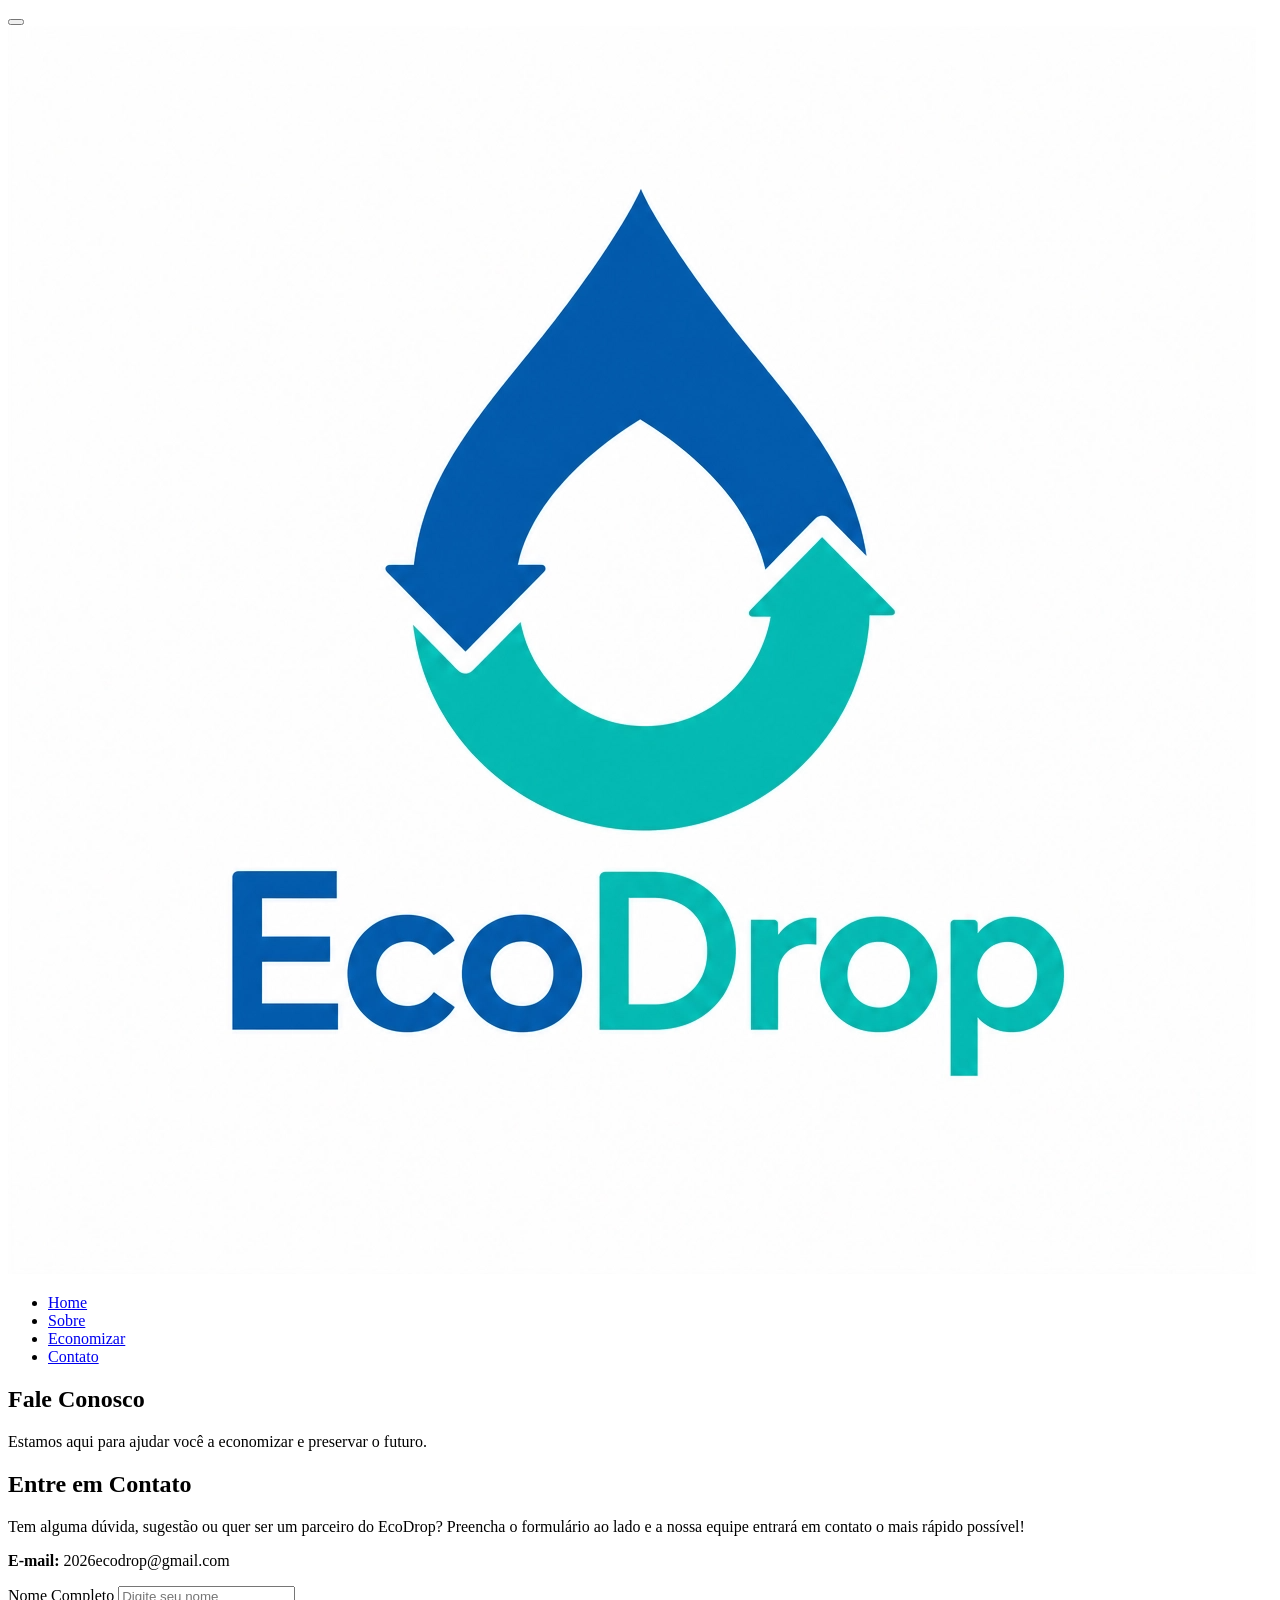
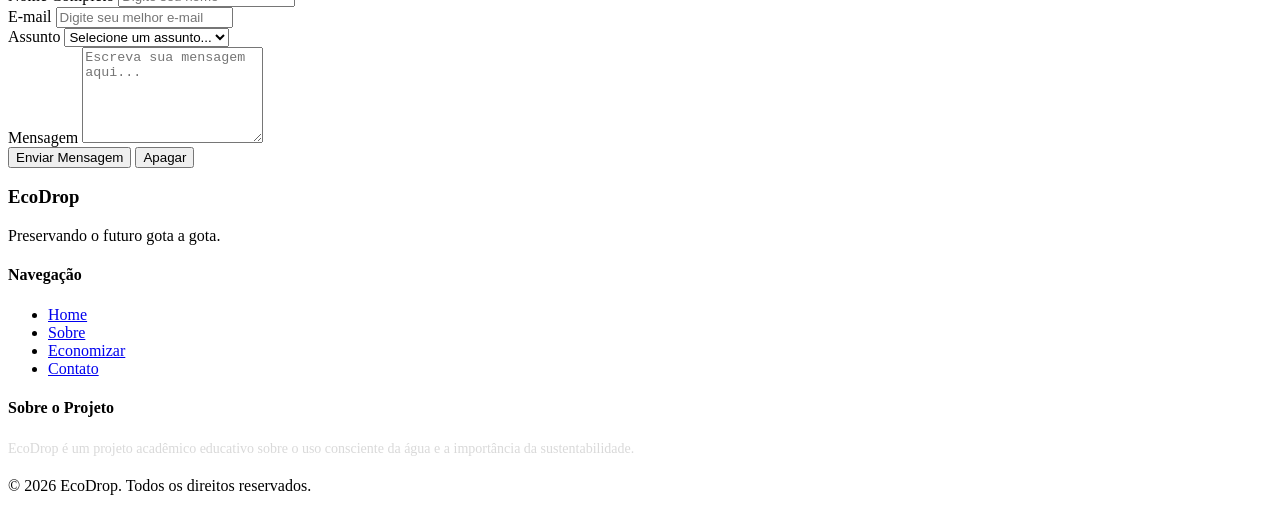
==== paginas/contato.html @ ee911fbd "Update contato.html" ====
<!DOCTYPE html>
<html lang="pt-br">

<head>
    <meta charset="UTF-8">
    <meta name="viewport" content="width=device-width, initial-scale=1.0">
    <title>Contato - EcoDrop</title>
    <link rel="stylesheet" href="../CSS/contato.css">
</head>

<body>

    <header class="cabecalho">
        <button class="menu-hamburger" id="btn-hamburger">
            <span class="bar"></span>
            <span class="bar"></span>
            <span class="bar"></span>
        </button>

        <div class="logo">
            <a href="../index.html"><img src="../imagens/logo.png" alt="Logo EcoDrop"></a>
        </div>

        <nav class="menu">
            <ul id="menu-lista">
                <li><a href="../index.html">Home</a></li>
                <li><a href="sobre.html">Sobre</a></li>
                <li><a href="economizar.html">Economizar</a></li>
                <li id="contato-link"><a href="contato.html">Contato</a></li>
            </ul>
        </nav>
    </header>

    <section class="banner-contato">
        <div class="banner-conteudo">
            <h1>Fale Conosco</h1>
            <p>Estamos aqui para ajudar você a economizar e preservar o futuro.</p>
        </div>
    </section>

    <main class="container-contato">
        <div class="info-contato">
            <h2>Entre em Contato</h2>
            <p>Tem alguma dúvida, sugestão ou quer ser um parceiro do EcoDrop? Preencha o formulário ao lado e a nossa equipe entrará em contato o mais rápido possível!</p>
            <div class="detalhes-contato">
                <p><strong>E-mail:</strong> 2026ecodrop@gmail.com</p>
            </div>
        </div>

        <form class="formulario">
            <div class="campo">
                <label for="nome">Nome Completo</label>
                <input type="text" id="nome" placeholder="Digite seu nome" required>
            </div>
            
            <div class="campo">
                <label for="email">E-mail</label>
                <input type="email" id="email" placeholder="Digite seu melhor e-mail" required>
            </div>

            <div class="campo">
                <label for="assunto">Assunto</label>
                <select id="assunto" required>
                    <option value="" disabled selected>Selecione um assunto...</option>
                    <option value="duvida">Dúvida geral</option>
                    <option value="sugestao">Sugestão de melhoria</option>
                    <option value="parceria">Proposta de parceria</option>
                    <option value="suporte">Problema no site</option>
                    <option value="outros">Outro assunto</option>
                </select>
            </div>

            <div class="campo">
                <label for="mensagem">Mensagem</label>
                <textarea id="mensagem" rows="6" placeholder="Escreva sua mensagem aqui..." required></textarea>
            </div>

            <div class="botoes-form">
                <button type="submit" class="btn-enviar">Enviar Mensagem</button>
                <button type="reset" class="btn-apagar">Apagar</button>
            </div>
        </form>
    </main>

  <footer class="rodape">
    <div class="conteudo-rodape">

      <div class="rodape-logo">
        <h3>EcoDrop</h3>
        <p>Preservando o futuro gota a gota.</p>
      </div>

      <div class="rodape-links">
        <h4>Navegação</h4>
        <ul>
          <li><a href="../index.html">Home</a></li>
          <li><a href="sobre.html">Sobre</a></li>
          <li><a href="economizar.html">Economizar</a></li>
          <li><a href="contato.html">Contato</a></li>
        </ul>
      </div>

      <div class="rodape-links">
        <h4>Sobre o Projeto</h4>
        <p style="font-size: 14px; color: #d9d9d9; line-height: 1.6;">
          EcoDrop é um projeto acadêmico educativo sobre o uso consciente
          da água e a importância da sustentabilidade.
        </p>
      </div>

    </div>
    <p class="rodape-direitos">© 2026 EcoDrop. Todos os direitos reservados.</p>
  </footer>

    <script src="../js/script.js"></script>
    <button id="btn-topo" class="botao-subir">&#10094;</button>
</body>

</html>
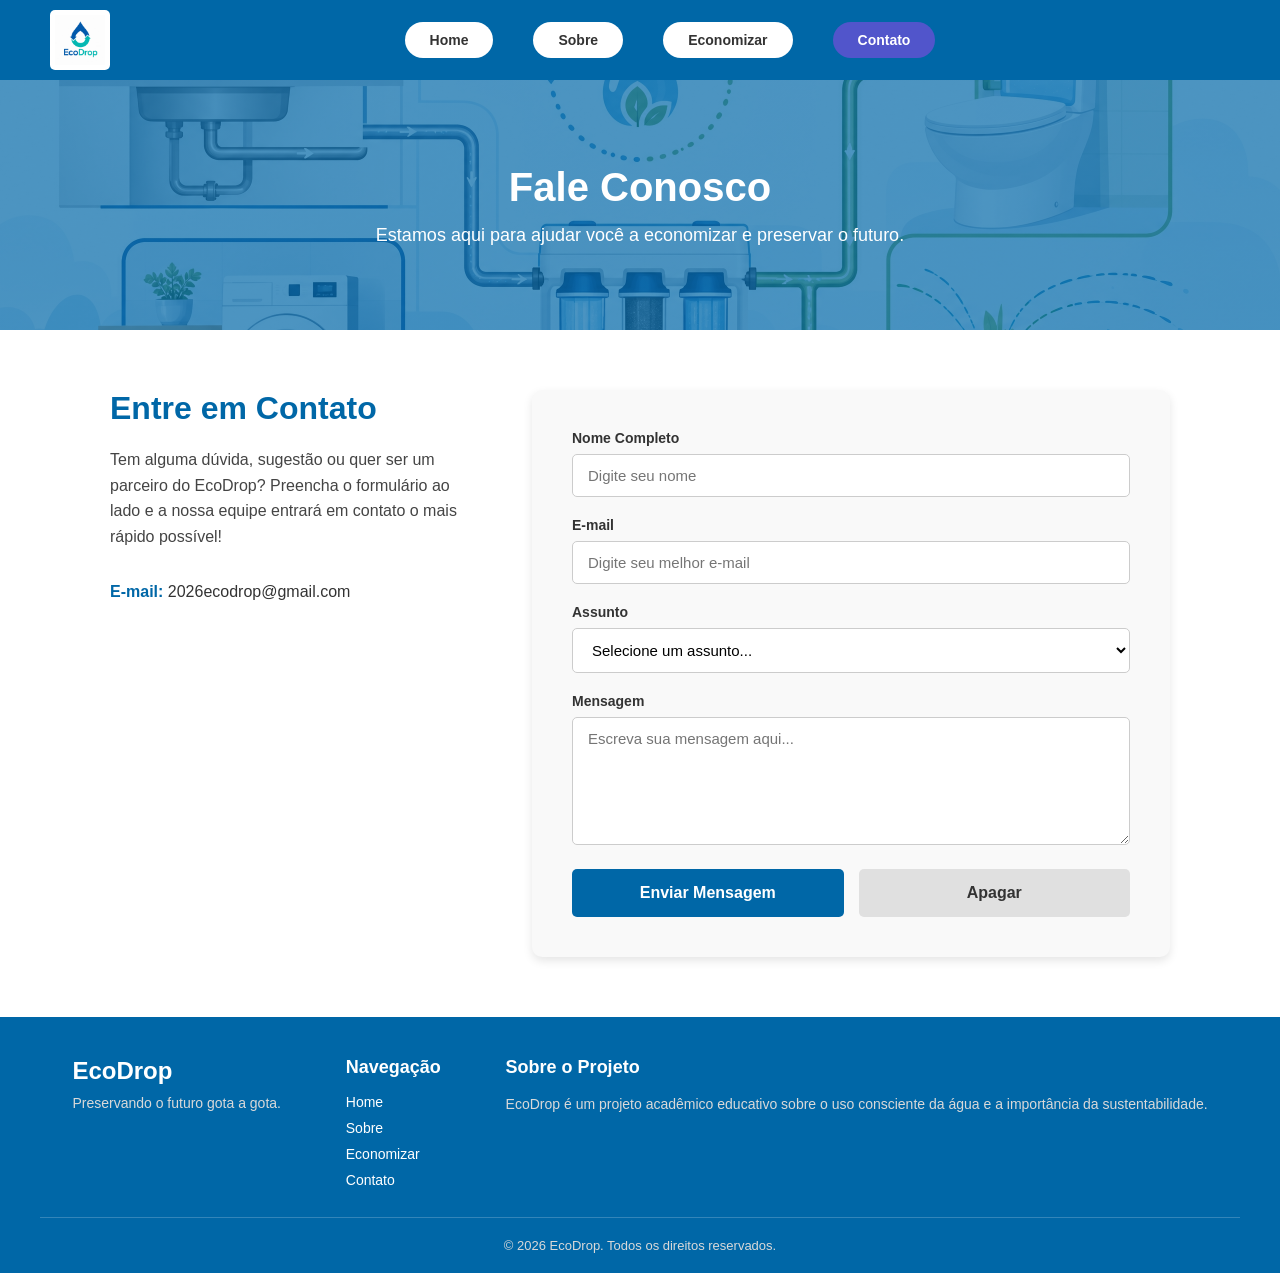
==== commit df7f1763: "Update contato.html" ====
--- a/paginas/contato.html
+++ b/paginas/contato.html
@@ -47,7 +47,7 @@
             </div>
         </div>
 
-        <form class="formulario">
+        <form class="formulario" id="meuFormulario">
             <div class="campo">
                 <label for="nome">Nome Completo</label>
                 <input type="text" id="nome" placeholder="Digite seu nome" required>
@@ -76,7 +76,7 @@
             </div>
 
             <div class="botoes-form">
-                <button type="submit" class="btn-enviar">Enviar Mensagem</button>
+                <button id="enviar" type="submit" class="btn-enviar">Enviar Mensagem</button>
                 <button type="reset" class="btn-apagar">Apagar</button>
             </div>
         </form>
--- a/CSS/contato.css
+++ b/CSS/contato.css
@@ -0,0 +1,392 @@
+* {
+    margin: 0;
+    padding: 0;
+    box-sizing: border-box;
+    font-family: Arial, sans-serif;
+}
+
+body {
+    background-color: #FFFFFF;
+}
+
+.cabecalho {
+    background-color: #0067A7;
+    padding: 10px 50px;
+    display: flex;
+    align-items: center;
+    height: 80px;
+    line-height: 0;
+}
+
+.logo img {
+    height: 60px;
+    background-color: white;
+    padding: 5px;
+    border-radius: 5px;
+    display: block; 
+}
+
+.logo a {
+    text-decoration: none;
+}
+
+.menu {
+    flex: 1;
+    display: flex;
+    justify-content: center;
+}
+
+.menu ul {
+    list-style: none;
+    display: flex;
+    gap: 40px;
+}
+
+.menu a {
+    text-decoration: none;
+    color: #333;
+    background-color: white;
+    padding: 10px 25px;
+    border-radius: 25px;
+    font-weight: bold;
+    font-size: 14px;
+    transition: background-color 0.2s;
+}
+
+#contato-link a {
+    background-color: #5155cb;
+    color: white;
+}
+
+#contato-link a:hover {
+    background-color: #FFFFFF;
+    color: #333;
+}
+
+.menu a:hover {
+    background-color: #5155cb;
+    color: white;
+}
+
+.banner-contato {
+    background-image: linear-gradient(rgba(0, 103, 167, 0.7), rgba(0, 103, 167, 0.7)), url('../imagens/banner1.png');
+    background-size: cover;
+    background-position: center;
+    height: 250px;
+    display: flex;
+    align-items: center;
+    justify-content: center;
+    text-align: center;
+    color: white;
+}
+
+.banner-conteudo h1 {
+    font-size: 40px;
+    margin-bottom: 15px;
+}
+
+.banner-conteudo p {
+    font-size: 18px;
+}
+
+.container-contato {
+    display: flex;
+    max-width: 1100px;
+    margin: 60px auto;
+    padding: 0 20px;
+    gap: 50px;
+    min-height: 50vh;
+}
+
+.info-contato {
+    flex: 1;
+}
+
+.info-contato h2 {
+    color: #0067A7;
+    font-size: 32px;
+    margin-bottom: 20px;
+}
+
+.info-contato p {
+    font-size: 16px;
+    color: #444;
+    line-height: 1.6;
+    margin-bottom: 30px;
+}
+
+.detalhes-contato p {
+    font-size: 16px;
+    color: #333;
+    margin-bottom: 15px;
+}
+
+.detalhes-contato strong {
+    color: #0067A7;
+}
+
+.formulario {
+    flex: 1.5;
+    background-color: #f9f9f9;
+    padding: 40px;
+    border-radius: 10px;
+    box-shadow: 0 4px 10px rgba(0, 0, 0, 0.1);
+}
+
+.campo {
+    margin-bottom: 20px;
+}
+
+.campo label {
+    display: block;
+    margin-bottom: 8px;
+    font-weight: bold;
+    color: #333;
+    font-size: 14px;
+}
+
+.campo input,
+.campo select,
+.campo textarea {
+    width: 100%;
+    padding: 12px 15px;
+    border: 1px solid #ccc;
+    border-radius: 5px;
+    font-size: 15px;
+    outline: none;
+    background-color: #ffffff;
+    transition: border-color 0.3s;
+}
+
+.campo input:focus,
+.campo select:focus,
+.campo textarea:focus {
+    border-color: #0067A7;
+}
+
+.botoes-form {
+    display: flex;
+    gap: 15px;
+    width: 100%;
+}
+
+.btn-enviar {
+    background-color: #0067A7;
+    color: white;
+    border: none;
+    padding: 15px;
+    flex: 1;
+    font-size: 16px;
+    font-weight: bold;
+    border-radius: 5px;
+    cursor: pointer;
+    transition: background-color 0.3s;
+}
+
+.btn-enviar:hover {
+    background-color: #5155cb;
+}
+
+.btn-apagar {
+    background-color: #e0e0e0;
+    color: #333;
+    border: none;
+    padding: 15px;
+    flex: 1;
+    font-size: 16px;
+    font-weight: bold;
+    border-radius: 5px;
+    cursor: pointer;
+    transition: background-color 0.3s;
+}
+
+.btn-apagar:hover {
+    background-color: #c8c8c8;
+}
+
+.botao-subir {
+    position: fixed;
+    bottom: 30px;
+    right: 30px;
+    background-color: #0067A7;
+    color: #ffffff;
+    border: none;
+    width: 50px;
+    height: 50px;
+    border-radius: 50%;
+    font-size: 22px;
+    cursor: pointer;
+    display: none;
+    z-index: 1000;
+    box-shadow: 0 4px 10px rgba(0, 0, 0, 0.4);
+    transition: background-color 0.3s, transform 0.2s;
+    line-height: 50px;
+    text-align: center;
+    transform: rotate(90deg);
+}
+
+.botao-subir:hover {
+    background-color: #5155cb;
+    transform: rotate(90deg);
+}
+
+.rodape {
+    background-color: #0067A7;
+    color: #ffffff;
+    padding: 40px 20px 20px 20px;
+    margin-top: 50px;
+    width: 100%;
+}
+
+.conteudo-rodape {
+    display: flex;
+    justify-content: space-around;
+    align-items: flex-start;
+    max-width: 1200px;
+    margin: 0 auto;
+    padding-bottom: 20px;
+    border-bottom: 1px solid rgba(255, 255, 255, 0.2);
+}
+
+.rodape-logo h3 {
+    font-size: 24px;
+    margin-bottom: 10px;
+}
+
+.rodape-logo p {
+    font-size: 14px;
+    color: #d9d9d9;
+}
+
+.rodape-links h4 {
+    font-size: 18px;
+    margin-bottom: 15px;
+}
+
+.rodape-links ul {
+    list-style: none;
+    padding: 0;
+}
+
+.rodape-links li {
+    margin-bottom: 8px;
+}
+
+.rodape-links a {
+    color: #ffffff;
+    text-decoration: none;
+    font-size: 14px;
+    transition: color 0.2s;
+}
+
+.rodape-links a:hover {
+    color: #bac6fd;
+}
+
+.rodape-direitos {
+    text-align: center;
+    padding-top: 20px;
+    font-size: 13px;
+    color: #d9d9d9;
+}
+
+.menu-hamburger {
+    display: none;
+}
+
+@media (max-width: 768px) {
+    .cabecalho {
+        position: relative;
+        justify-content: center !important;
+        flex-direction: row !important;
+        height: 80px;
+    }
+
+    .menu-hamburger {
+        display: block;
+        position: absolute;
+        left: 20px;
+        top: 29px;
+        background: transparent;
+        border: none;
+        cursor: pointer;
+        z-index: 100;
+        padding: 0;
+    }
+
+    .menu-hamburger .bar {
+        display: block;
+        width: 30px;
+        height: 4px;
+        background-color: #ffffff;
+        margin: 6px 0;
+        border-radius: 3px;
+    }
+
+    .logo {
+        position: absolute;
+        left: 50%;
+        transform: translateX(-50%);
+    }
+
+    .menu ul {
+        display: flex;
+        flex-direction: column;
+        position: fixed;
+        top: 0;
+        left: -250px;
+        width: 250px;
+        height: 100vh;
+        background-color: #0067A7;
+        padding-top: 90px;
+        gap: 20px;
+        box-shadow: 4px 0 10px rgba(0,0,0,0.3);
+        z-index: 99;
+        transition: left 0.3s ease;
+        margin: 0;
+    }
+
+    .menu ul.menu-ativo {
+        left: 0;
+    }
+
+    .menu a {
+        display: block;
+        text-align: left;
+        width: 85%;
+        margin: 0 auto;
+        padding: 12px 20px;
+        border-radius: 5px;
+    }
+
+    .banner-contato {
+        height: 200px;
+        padding: 0 20px;
+    }
+
+    .banner-conteudo h1 {
+        font-size: 30px;
+    }
+
+    .container-contato {
+        flex-direction: column;
+        gap: 30px;
+        margin: 40px auto;
+    }
+
+    .formulario {
+        padding: 25px 20px;
+    }
+
+    .botoes-form {
+        flex-direction: column;
+        gap: 10px;
+    }
+
+    .conteudo-rodape {
+        flex-direction: column;
+        gap: 30px;
+        text-align: center;
+        align-items: center;
+    }
+}
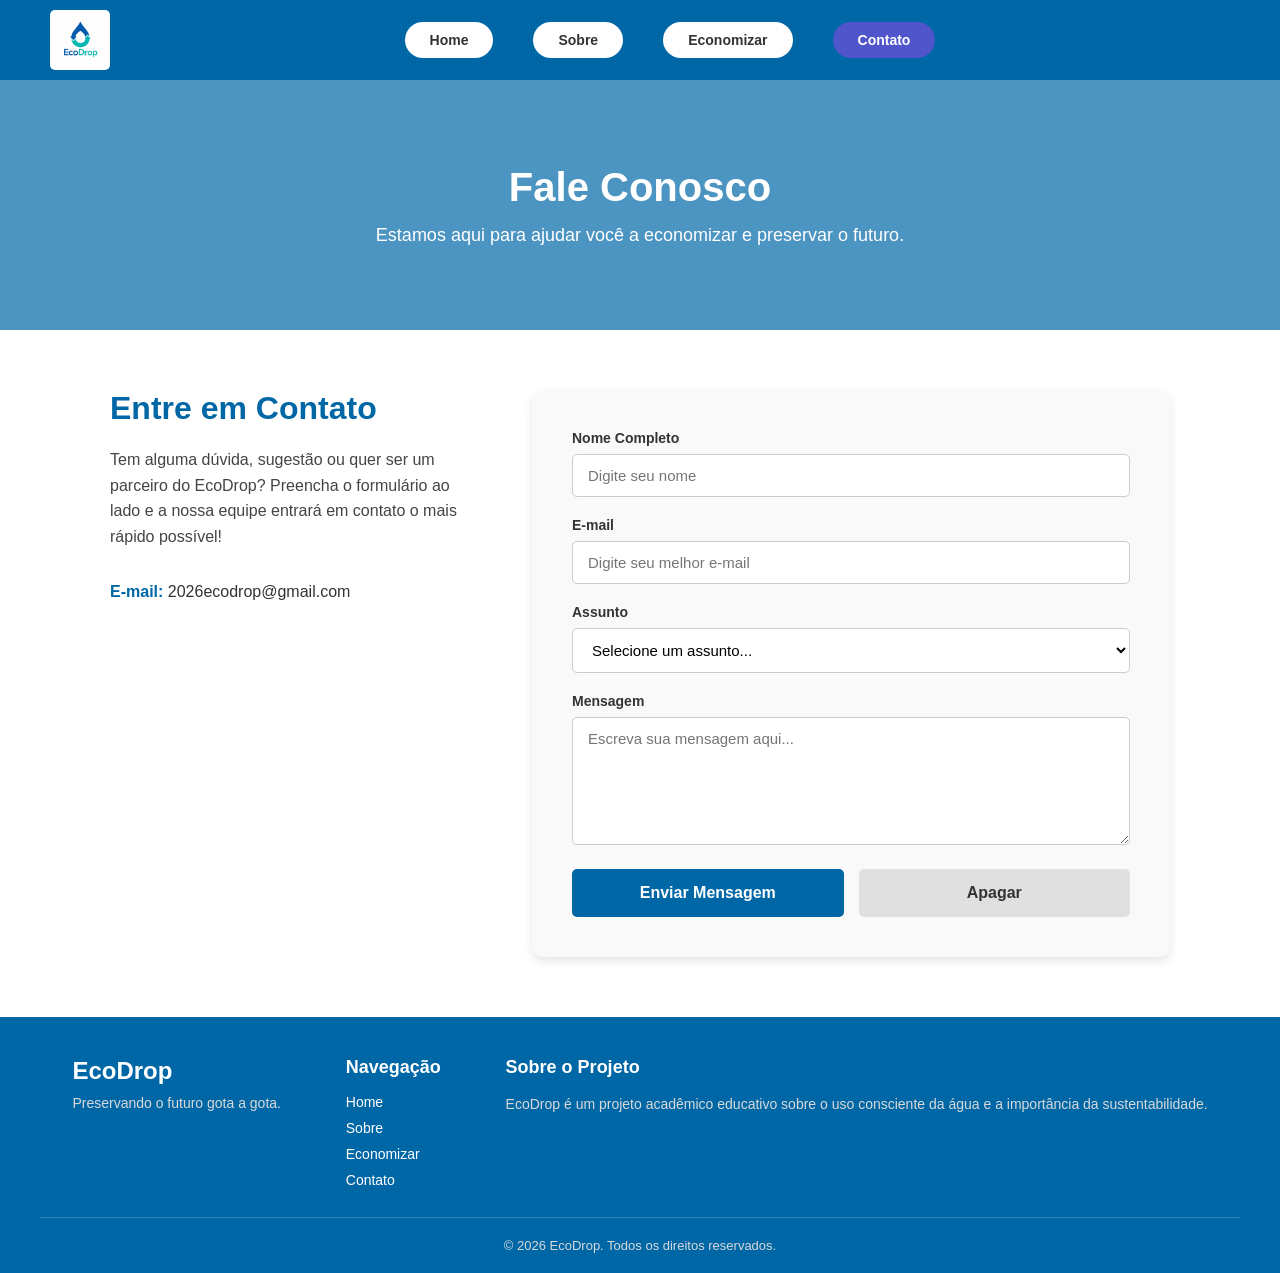
==== commit 8e5f0bb7: "Update contato.html" ====
--- a/paginas/contato.html
+++ b/paginas/contato.html
@@ -112,7 +112,8 @@
     <p class="rodape-direitos">© 2026 EcoDrop. Todos os direitos reservados.</p>
   </footer>
 
-    <script src="../js/script.js"></script>
+	<script src="../js/script.js"></script>
+    <script src="../js/script-contato.js"></script>
     <button id="btn-topo" class="botao-subir">&#10094;</button>
 </body>
 
--- a/CSS/contato.css
+++ b/CSS/contato.css
@@ -389,4 +389,4 @@
         text-align: center;
         align-items: center;
     }
-}+}
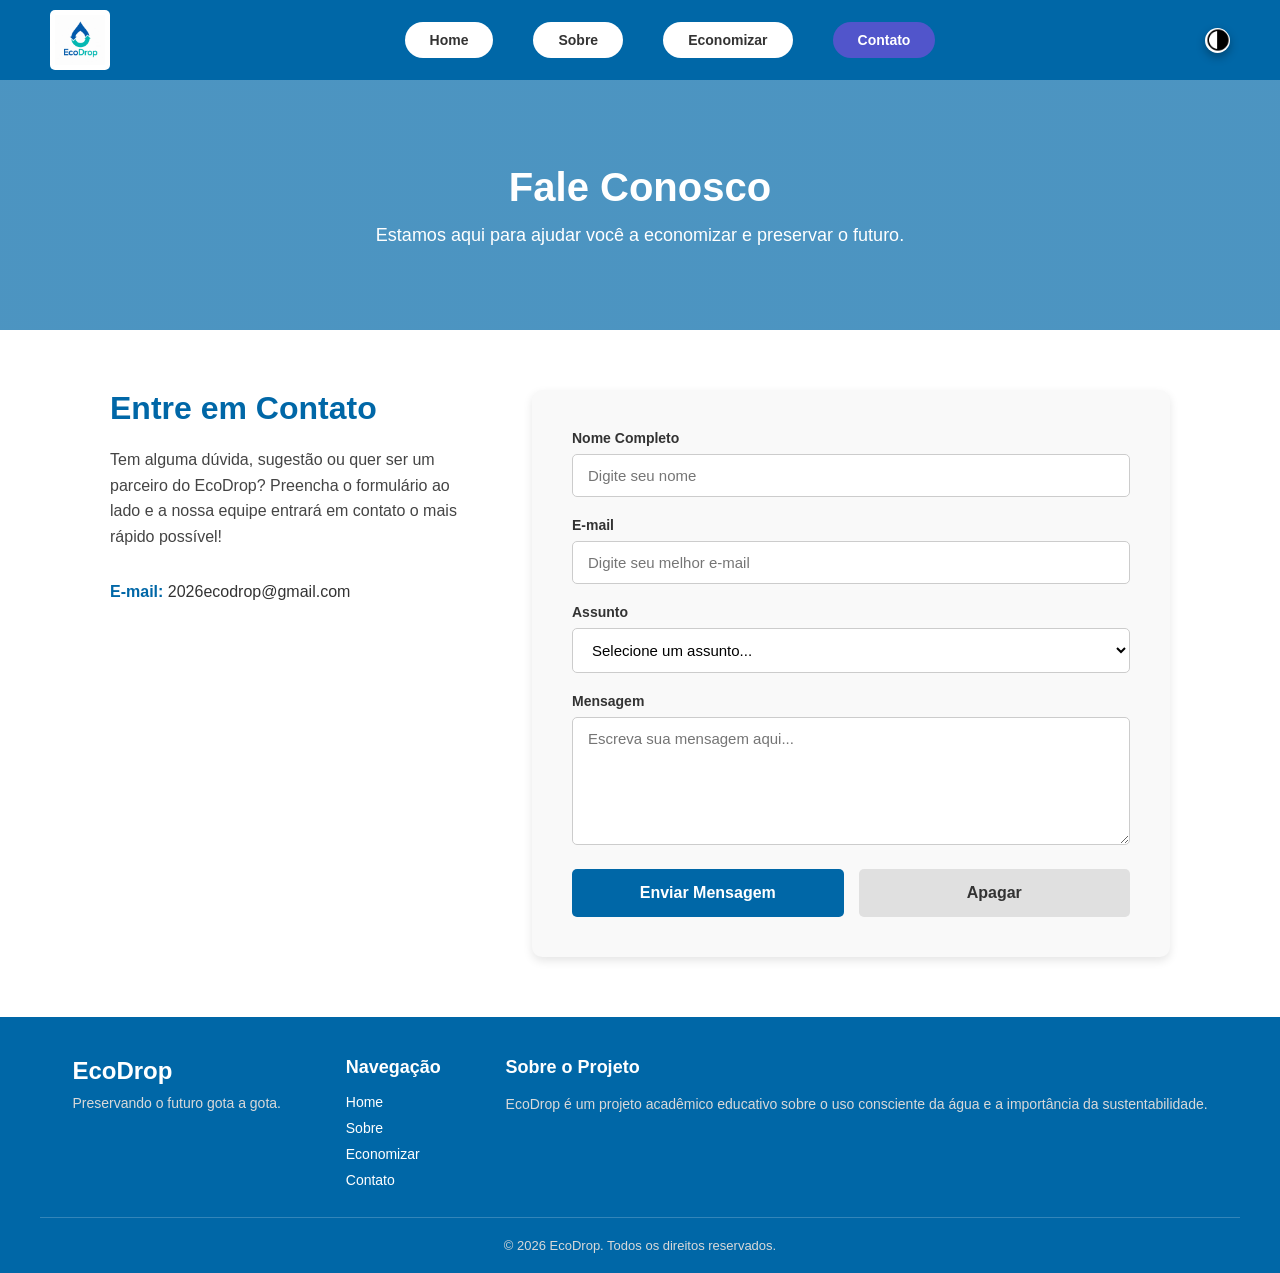
==== commit 408022bd: "adicionamdo acessibilidade modo dark" ====
--- a/paginas/contato.html
+++ b/paginas/contato.html
@@ -26,9 +26,14 @@
                 <li><a href="../index.html">Home</a></li>
                 <li><a href="sobre.html">Sobre</a></li>
                 <li><a href="economizar.html">Economizar</a></li>
-                <li id="contato-link"><a href="contato.html">Contato</a></li>
+                <li id="contato"><a href="contato.html">Contato</a></li>
+
+                <li class="item-dica">
+                    <div class="menu-dica" id="dica-container"></div>
+                </li>
             </ul>
         </nav>
+         <button id="btn-escuro" title="Alternar Modo Escuro"><img src="/imagens/modo-escuro.png" alt=""></button>
     </header>
 
     <section class="banner-contato">
@@ -41,7 +46,8 @@
     <main class="container-contato">
         <div class="info-contato">
             <h2>Entre em Contato</h2>
-            <p>Tem alguma dúvida, sugestão ou quer ser um parceiro do EcoDrop? Preencha o formulário ao lado e a nossa equipe entrará em contato o mais rápido possível!</p>
+            <p>Tem alguma dúvida, sugestão ou quer ser um parceiro do EcoDrop? Preencha o formulário ao lado e a nossa
+                equipe entrará em contato o mais rápido possível!</p>
             <div class="detalhes-contato">
                 <p><strong>E-mail:</strong> 2026ecodrop@gmail.com</p>
             </div>
@@ -52,7 +58,7 @@
                 <label for="nome">Nome Completo</label>
                 <input type="text" id="nome" placeholder="Digite seu nome" required>
             </div>
-            
+
             <div class="campo">
                 <label for="email">E-mail</label>
                 <input type="email" id="email" placeholder="Digite seu melhor e-mail" required>
@@ -82,39 +88,39 @@
         </form>
     </main>
 
-  <footer class="rodape">
-    <div class="conteudo-rodape">
+    <footer class="rodape">
+        <div class="conteudo-rodape">
 
-      <div class="rodape-logo">
-        <h3>EcoDrop</h3>
-        <p>Preservando o futuro gota a gota.</p>
-      </div>
+            <div class="rodape-logo">
+                <h3>EcoDrop</h3>
+                <p>Preservando o futuro gota a gota.</p>
+            </div>
 
-      <div class="rodape-links">
-        <h4>Navegação</h4>
-        <ul>
-          <li><a href="../index.html">Home</a></li>
-          <li><a href="sobre.html">Sobre</a></li>
-          <li><a href="economizar.html">Economizar</a></li>
-          <li><a href="contato.html">Contato</a></li>
-        </ul>
-      </div>
+            <div class="rodape-links">
+                <h4>Navegação</h4>
+                <ul>
+                    <li><a href="../index.html">Home</a></li>
+                    <li><a href="sobre.html">Sobre</a></li>
+                    <li><a href="economizar.html">Economizar</a></li>
+                    <li><a href="contato.html">Contato</a></li>
+                </ul>
+            </div>
 
-      <div class="rodape-links">
-        <h4>Sobre o Projeto</h4>
-        <p style="font-size: 14px; color: #d9d9d9; line-height: 1.6;">
-          EcoDrop é um projeto acadêmico educativo sobre o uso consciente
-          da água e a importância da sustentabilidade.
-        </p>
-      </div>
+            <div class="rodape-links">
+                <h4>Sobre o Projeto</h4>
+                <p style="font-size: 14px; color: #d9d9d9; line-height: 1.6;">
+                    EcoDrop é um projeto acadêmico educativo sobre o uso consciente
+                    da água e a importância da sustentabilidade.
+                </p>
+            </div>
 
-    </div>
-    <p class="rodape-direitos">© 2026 EcoDrop. Todos os direitos reservados.</p>
-  </footer>
+        </div>
+        <p class="rodape-direitos">© 2026 EcoDrop. Todos os direitos reservados.</p>
+    </footer>
 
-	<script src="../js/script.js"></script>
+    <script src="../js/script.js"></script>
     <script src="../js/script-contato.js"></script>
     <button id="btn-topo" class="botao-subir">&#10094;</button>
 </body>
 
-</html>
+</html>
--- a/CSS/contato.css
+++ b/CSS/contato.css
@@ -53,12 +53,12 @@
     transition: background-color 0.2s;
 }
 
-#contato-link a {
+#contato a {
     background-color: #5155cb;
     color: white;
 }
 
-#contato-link a:hover {
+#contato a:hover {
     background-color: #FFFFFF;
     color: #333;
 }
@@ -67,6 +67,126 @@
     background-color: #5155cb;
     color: white;
 }
+
+
+
+
+#btn-escuro {
+    background: white !important;
+    border: none !important;
+    padding: 0 !important;
+    cursor: pointer;
+    font-size: 0;
+    position: absolute;
+    right: 50px;
+    transition: transform 0.2s, box-shadow 0.2s;
+    outline: none !important;
+    display: flex;
+    align-items: center;
+    justify-content: center;
+    width: 25px;
+    height: 25px;
+    border-radius: 50%;
+    box-shadow: 0 4px 10px rgba(0,0,0,0.3);
+}
+
+#btn-escuro:hover {
+    transform: scale(1.1);
+    box-shadow: 0 6px 15px rgba(0,0,0,0.4);
+}
+
+#btn-escuro img {
+    width: 26px;
+    height: 26px;
+    object-fit: contain;
+    display: block;
+}
+
+@media (max-width: 768px) {
+    #btn-escuro {
+        right: 20px;
+        top: 20px;
+        width: 40px;
+        height: 40px;
+    }
+    
+    #btn-escuro img {
+        width: 22px;
+        height: 22px;
+    }
+}
+
+body.modo-escuro {
+    background-color: #121212 !important;
+    color: #f1f1f1 !important;
+}
+body.modo-escuro .containerTexto,
+body.modo-escuro .dica,
+body.modo-escuro .link-card,
+body.modo-escuro .caixa-calculadora,
+body.modo-escuro .formulario,
+body.modo-escuro .card-equipamento,
+body.modo-escuro .resultado {
+    background-color: #242424 !important;
+    color: #ffffff !important;
+    border: 1px solid #333 !important;
+}
+
+body.modo-escuro p,
+body.modo-escuro li,
+body.modo-escuro h1,
+body.modo-escuro h2,
+body.modo-escuro h3,
+body.modo-escuro label,
+body.modo-escuro .texto-explicativo p,
+body.modo-escuro .info-contato p,
+body.modo-escuro .detalhes-contato p {
+    color: #e0e0e0 !important;
+}
+
+body.modo-escuro .destaque-preto {
+    color: #7ee8fa !important;
+}
+
+body.modo-escuro input,
+body.modo-escuro select,
+body.modo-escuro textarea {
+    background-color: #333 !important;
+    color: white !important;
+    border: 1px solid #555 !important;
+}
+
+body.modo-escuro .cabecalho,
+body.modo-escuro .menu ul {
+    background-color: #1a1a1a !important; 
+}
+
+body.modo-escuro .menu a {
+    background-color: #333 !important;
+    color: #ffffff !important;
+}
+
+body.modo-escuro .menu a:hover {
+    background-color: #555 !important;
+    color: #ffffff !important;
+}
+
+body.modo-escuro #home a,
+body.modo-escuro #economizar a,
+body.modo-escuro #contato a, 
+body.modo-escuro #sobre a {
+    background-color: #8f8f8f !important; 
+    border: 1px solid #666 !important;
+}
+
+
+
+
+
+
+
+
+
 
 .banner-contato {
     background-image: linear-gradient(rgba(0, 103, 167, 0.7), rgba(0, 103, 167, 0.7)), url('../imagens/banner1.png');
@@ -294,7 +414,49 @@
     display: none;
 }
 
+.menu-dica, .item-dica {
+    display: none !important;
+}
+
+
+
 @media (max-width: 768px) {
+    .menu ul.menu-ativo .item-dica {
+        display: block !important;
+        width: 100%;
+    }
+
+    .menu ul.menu-ativo .menu-dica {
+        display: flex !important;
+        flex-direction: column;
+        align-items: center;
+        justify-content: center;
+        padding: 15px;
+        background: rgba(255, 255, 255, 0.1);
+        border-top: 1px solid rgba(255, 255, 255, 0.2);
+        color: white;
+        text-align: center;
+        width: 85%;
+        margin: 20px auto 0 auto;
+        border-radius: 8px;
+    }
+
+    .menu-dica h4 {
+        font-size: 15px;
+        margin-bottom: 5px;
+        width: 100%;
+    }
+
+    .menu-dica p {
+        font-size: 13px;
+        line-height: 1.4;
+        width: 100%;
+        word-wrap: break-word; /* Evita que o texto quebre o layout */
+    }
+
+
+
+
     .cabecalho {
         position: relative;
         justify-content: center !important;
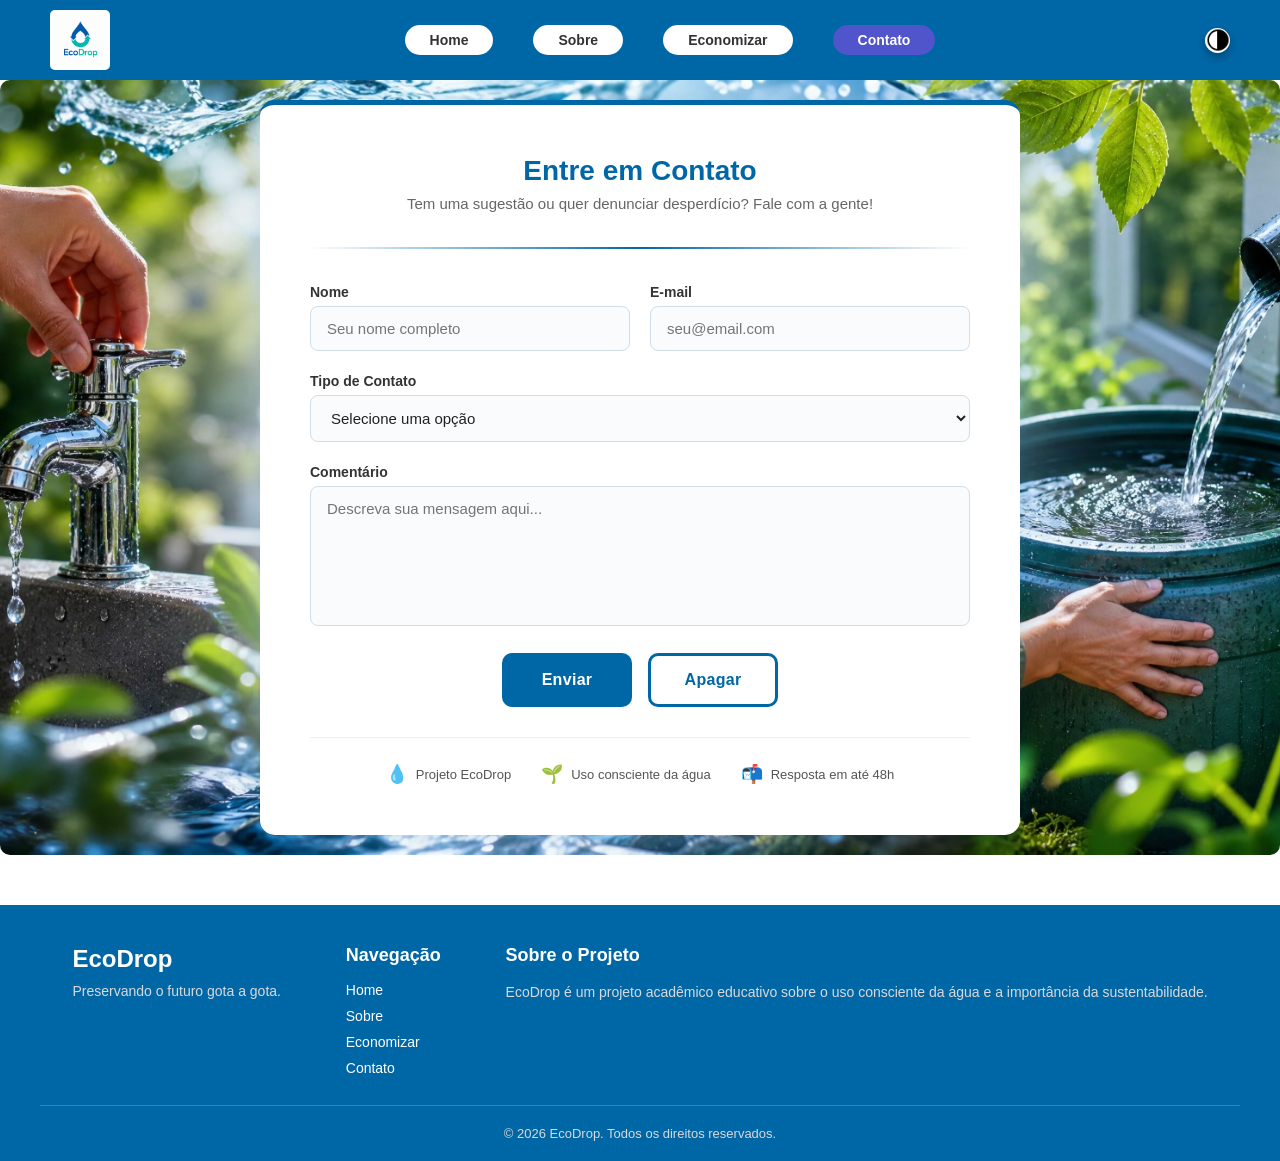
==== commit 9d6a7494: "Update contato.html" ====
--- a/paginas/contato.html
+++ b/paginas/contato.html
@@ -5,6 +5,7 @@
     <meta charset="UTF-8">
     <meta name="viewport" content="width=device-width, initial-scale=1.0">
     <title>Contato - EcoDrop</title>
+    <link rel="stylesheet" href="../CSS/style.css">
     <link rel="stylesheet" href="../CSS/contato.css">
 </head>
 
@@ -18,84 +19,98 @@
         </button>
 
         <div class="logo">
-            <a href="../index.html"><img src="../imagens/logo.png" alt="Logo EcoDrop"></a>
+            <a href="../index.html">
+                <img src="../imagens/logo.png" alt="Logo EcoDrop">
+            </a>
         </div>
 
         <nav class="menu">
             <ul id="menu-lista">
                 <li><a href="../index.html">Home</a></li>
-                <li><a href="sobre.html">Sobre</a></li>
-                <li><a href="economizar.html">Economizar</a></li>
+		<li><a href="sobre.html">Sobre</a></li>
+		<li><a href="economizar.html">Economizar</a></li>
                 <li id="contato"><a href="contato.html">Contato</a></li>
-
-                <li class="item-dica">
-                    <div class="menu-dica" id="dica-container"></div>
-                </li>
             </ul>
         </nav>
-         <button id="btn-escuro" title="Alternar Modo Escuro"><img src="/imagens/modo-escuro.png" alt=""></button>
+
+        <button id="btn-escuro" title="Alternar Modo Escuro">
+            <img src="../imagens/modo-escuro.png" alt="">
+        </button>
     </header>
 
-    <section class="banner-contato">
-        <div class="banner-conteudo">
-            <h1>Fale Conosco</h1>
-            <p>Estamos aqui para ajudar você a economizar e preservar o futuro.</p>
-        </div>
-    </section>
+    <div class="pagina-contato">
+        <div class="container-contato">
 
-    <main class="container-contato">
-        <div class="info-contato">
-            <h2>Entre em Contato</h2>
-            <p>Tem alguma dúvida, sugestão ou quer ser um parceiro do EcoDrop? Preencha o formulário ao lado e a nossa
-                equipe entrará em contato o mais rápido possível!</p>
-            <div class="detalhes-contato">
-                <p><strong>E-mail:</strong> 2026ecodrop@gmail.com</p>
-            </div>
-        </div>
+            <h1>Entre em Contato</h1>
+            <p class="subtitulo-contato">Tem uma sugestão ou quer denunciar desperdício? Fale com a gente!</p>
+            <hr class="divisor-form">
 
-        <form class="formulario" id="meuFormulario">
-            <div class="campo">
-                <label for="nome">Nome Completo</label>
-                <input type="text" id="nome" placeholder="Digite seu nome" required>
+            <form class="form-contato" id="formContato">
+
+                <div class="form-linha">
+                    <div class="form-grupo">
+                        <label for="nome">Nome</label>
+                        <input type="text" id="nome" placeholder="Seu nome completo" required>
+                    </div>
+                    <div class="form-grupo">
+                        <label for="email">E-mail</label>
+                        <input type="email" id="email" placeholder="seu@email.com" required>
+                    </div>
+                </div>
+
+                <div class="form-grupo">
+                    <label for="tipo">Tipo de Contato</label>
+                    <select id="tipo" required>
+                        <option value="">Selecione uma opção</option>
+                        <option value="sugestao">Sugestão</option>
+			<option value="duvida">Dúvida geral</option>
+			<option value="parceria">Proposta de parceria</option>
+			<option value="problema">Problemas técnicos</option>
+                        <option value="denuncia">Denúncia</option>
+			<option value="outros">Outros assuntos...</option>
+                    </select>
+                </div>
+
+                <div class="form-grupo">
+                    <label for="comentario">Comentário</label>
+                    <textarea id="comentario" placeholder="Descreva sua mensagem aqui..." required></textarea>
+                </div>
+		
+		<div class="btn-container">
+                <button type="submit" class="btn-enviar">Enviar</button>
+		<button type="reset" class="btn-apagar">Apagar</button>
+		
+		</div>
+            </form>
+
+            <div class="info-rodape-form">
+                <div class="info-item">
+                    <span class="icone">💧</span>
+                    <span>Projeto EcoDrop</span>
+                </div>
+                <div class="info-item">
+                    <span class="icone">🌱</span>
+                    <span>Uso consciente da água</span>
+                </div>
+                <div class="info-item">
+                    <span class="icone">📬</span>
+                    <span>Resposta em até 48h</span>
+                </div>
             </div>
 
-            <div class="campo">
-                <label for="email">E-mail</label>
-                <input type="email" id="email" placeholder="Digite seu melhor e-mail" required>
-            </div>
+        </div>
+    </div>
 
-            <div class="campo">
-                <label for="assunto">Assunto</label>
-                <select id="assunto" required>
-                    <option value="" disabled selected>Selecione um assunto...</option>
-                    <option value="duvida">Dúvida geral</option>
-                    <option value="sugestao">Sugestão de melhoria</option>
-                    <option value="parceria">Proposta de parceria</option>
-                    <option value="suporte">Problema no site</option>
-                    <option value="outros">Outro assunto</option>
-                </select>
-            </div>
-
-            <div class="campo">
-                <label for="mensagem">Mensagem</label>
-                <textarea id="mensagem" rows="6" placeholder="Escreva sua mensagem aqui..." required></textarea>
-            </div>
-
-            <div class="botoes-form">
-                <button id="enviar" type="submit" class="btn-enviar">Enviar Mensagem</button>
-                <button type="reset" class="btn-apagar">Apagar</button>
-            </div>
-        </form>
-    </main>
+    <div class="mensagem-sucesso" id="mensagem">
+        ✅ Mensagem enviada com sucesso!
+    </div>
 
     <footer class="rodape">
         <div class="conteudo-rodape">
-
             <div class="rodape-logo">
                 <h3>EcoDrop</h3>
                 <p>Preservando o futuro gota a gota.</p>
             </div>
-
             <div class="rodape-links">
                 <h4>Navegação</h4>
                 <ul>
@@ -105,7 +120,6 @@
                     <li><a href="contato.html">Contato</a></li>
                 </ul>
             </div>
-
             <div class="rodape-links">
                 <h4>Sobre o Projeto</h4>
                 <p style="font-size: 14px; color: #d9d9d9; line-height: 1.6;">
@@ -113,14 +127,13 @@
                     da água e a importância da sustentabilidade.
                 </p>
             </div>
-
         </div>
         <p class="rodape-direitos">© 2026 EcoDrop. Todos os direitos reservados.</p>
     </footer>
 
     <script src="../js/script.js"></script>
     <script src="../js/script-contato.js"></script>
-    <button id="btn-topo" class="botao-subir">&#10094;</button>
+
 </body>
 
-</html>+</html>
--- a/CSS/style.css
+++ b/CSS/style.css
@@ -0,0 +1,811 @@
+* {
+    margin: 0;
+    padding: 0;
+    box-sizing: border-box;
+    font-family: Arial, sans-serif;
+}
+
+body {
+    background-color: #FFFFFF;
+}
+
+.cabecalho {
+    background-color: #0067A7;
+    padding: 10px 50px;
+    display: flex;
+    align-items: center;
+    height: 80px;
+    line-height: 0;
+}
+
+.logo img {
+    height: 60px;
+    background-color: white;
+    padding: 5px;
+    border-radius: 5px;
+    display: block; 
+}
+
+.logo a {
+    text-decoration: none;
+}
+
+.menu {
+    flex: 1;
+    display: flex;
+    justify-content: center;
+    align-items: center;
+}
+
+.menu ul {
+    list-style: none;
+    display: flex;
+    gap: 40px;
+    align-items: center;
+}
+
+.menu a {
+    height: 30px;
+    line-height: 10px;
+    text-align: center;
+    text-decoration: none;
+    color: #333;
+    background-color: white;
+    padding: 10px 25px;
+    border-radius: 25px;
+    font-weight: bold;
+    font-size: 14px;
+    transition: transform 0.3s ease, box-shadow 0.3s ease;
+    display: inline-block;
+    align-items: center;
+}
+
+#home a {
+    background-color: #5155cb;
+    color: white;
+    
+    
+}
+
+#home a:hover {
+    background-color: #FFFFFF;
+    color: #333;
+    transform: translateY(-5px);
+    box-shadow: 0 5px 15px rgba(0, 0, 0, 0.2);
+    transform: translateY(-5px) scale(1.05);
+}
+
+.menu a:hover {
+    background-color: #5155cb;
+    color: white;
+    transform: translateY(-5px) scale(1.05);
+    box-shadow: 0 8px 15px rgba(0, 0, 0, 0.2);
+}
+
+
+#btn-escuro {
+    background: white !important;
+    border: none !important;
+    padding: 0 !important;
+    cursor: pointer;
+    font-size: 0;
+    position: absolute;
+    right: 50px;
+    transition: transform 0.2s, box-shadow 0.2s;
+    outline: none !important;
+    display: flex;
+    align-items: center;
+    justify-content: center;
+    width: 25px;
+    height: 25px;
+    border-radius: 50%;
+    box-shadow: 0 4px 10px rgba(0,0,0,0.3);
+}
+
+#btn-escuro:hover {
+    transform: scale(1.1);
+    box-shadow: 0 6px 15px rgba(255, 255, 255, 0.4);
+}
+
+#btn-escuro img {
+    width: 26px;
+    height: 26px;
+    object-fit: contain;
+    display: block;
+}
+
+@media (max-width: 768px) {
+    #btn-escuro {
+        right: 20px;
+        top: 20px;
+        width: 40px;
+        height: 40px;
+    }
+    
+    #btn-escuro img {
+        width: 22px;
+        height: 22px;
+    }
+}
+
+
+body.modo-escuro {
+    background-color: #121212 !important;
+    color: #f1f1f1 !important;
+}
+body.modo-escuro .containerTexto,
+body.modo-escuro .dica,
+body.modo-escuro .link-card,
+body.modo-escuro .caixa-calculadora,
+body.modo-escuro .formulario,
+body.modo-escuro .card-equipamento,
+body.modo-escuro .resultado {
+    background-color: #242424 !important;
+    color: #ffffff !important;
+    border: 1px solid #333 !important;
+}
+
+body.modo-escuro p,
+body.modo-escuro li,
+body.modo-escuro h1,
+body.modo-escuro h2,
+body.modo-escuro h3,
+body.modo-escuro label,
+body.modo-escuro .texto-explicativo p,
+body.modo-escuro .info-contato p,
+body.modo-escuro .detalhes-contato p {
+    color: #e0e0e0 !important;
+}
+
+body.modo-escuro .destaque-preto {
+    color: #7ee8fa !important;
+}
+
+body.modo-escuro input,
+body.modo-escuro select,
+body.modo-escuro textarea {
+    background-color: #333 !important;
+    color: white !important;
+    border: 1px solid #555 !important;
+}
+
+body.modo-escuro .cabecalho,
+body.modo-escuro .menu ul {
+    background-color: #1a1a1a !important; 
+    
+}
+
+body.modo-escuro .menu a {
+    background-color: #333 !important;
+    color: #ffffff !important;
+}
+
+body.modo-escuro .menu a:hover {
+    background-color: #555 !important;
+    color: #ffffff !important;
+    box-shadow: 0 5px 15px rgba(255, 255, 255, 0.2);
+}
+
+body.modo-escuro #home a,
+body.modo-escuro #economizar a,
+body.modo-escuro #contato a, 
+body.modo-escuro #sobre a{
+    background-color: #8f8f8f !important; 
+    border: 1px solid #666 !important;
+}
+
+
+
+
+
+
+
+
+
+.container-banner {
+    width: 100%;
+	background-image: url('../imagens/banneratras.jpg');
+    background-size: cover;
+    background-position: center;
+    background-repeat: no-repeat;
+    max-width: none;
+    margin: 0;
+    padding: 20px 0;
+    background-color: #bdbdbd;
+    position: relative;
+    overflow: hidden;
+    border-radius: 0;
+}
+
+.carousel-track {
+    display: flex;
+    transition: transform 0.6s ease-in-out;
+    width: 100%;
+}
+
+.slide-banner {
+    min-width: 100%;
+    flex-shrink: 0;
+    display: flex;
+    justify-content: center;
+    padding: 0 20px;
+}
+
+.carousel-image {
+    width: 100%;
+    max-width: 1160px;
+    height: 600px;
+    object-fit: cover;
+    object-position: center;
+    display: block;
+    border-radius: 8px;
+}
+
+.seta {
+    position: absolute;
+    top: 50%;
+    transform: translateY(-50%);
+    background: none;
+    border: none;
+    color: #333;
+    font-size: 45px;
+    cursor: pointer;
+    z-index: 10;
+}
+
+.seta-esq { left: 20px; }
+.seta-dir { right: 20px; }
+
+.indicadores {
+    display: flex;
+    justify-content: center;
+    gap: 12px;
+    margin-top: 15px;
+}
+
+.bolinha {
+    width: 12px;
+    height: 12px;
+    background-color: white;
+    border-radius: 50%;
+    cursor: pointer;
+    border: 1px solid #666;
+}
+
+.bolinha.ativa {
+    background-color: #000000;
+    border-color: #000000;
+}
+
+.divisor {
+    border: none;
+    height: 5px;
+    background-color: #656565;
+    margin: 30px auto;
+    width: 95%;
+    max-width: 1200px;
+}
+
+
+
+
+
+.containerTexto {
+    background-color: #ffffff;
+    color: rgb(0, 0, 0);
+    width: 95%;
+    max-width: 1200px;
+    margin: 20px auto;
+    padding: 40px;
+    border-radius: 15px;
+}
+
+.containerTexto h2 {
+    margin-bottom: 15px;
+}
+
+.containerTexto ul {
+    list-style: none;
+}
+
+.destaque-azul {
+    color: #00aaff;
+    font-weight: bold;
+}
+
+.destaque-preto {
+    color: #00aaff;
+    font-weight: bold;
+}
+
+.secao-metodos {
+    width: 95%;
+    max-width: 1200px;
+    margin: 50px auto;
+    height: calc(100vh - 100px);
+    display: flex;
+    flex-direction: column;
+}
+
+.titulo-metodos {
+    background-color: #0067A7;
+    color: #FFFFFF;
+    text-align: center;
+    padding: 15px;
+    border-radius: 5px;
+    margin-bottom: 30px;
+}
+
+.grid-cards {
+    display: flex;
+    flex-wrap: wrap;
+    justify-content: flex-start;
+    gap: 30px;
+    width: 100%;
+    flex: 1;
+    overflow-y: auto;
+    scroll-snap-type: y mandatory;
+    padding-right: 10px;
+}
+
+.grid-cards::-webkit-scrollbar {
+    width: 6px;
+}
+
+.grid-cards::-webkit-scrollbar-thumb {
+    background: #0067A7;
+    border-radius: 10px;
+}
+
+.card-equipamento {
+    background-color: #d9d9d9;
+    flex: 0 1 calc(33.333% - 20px);
+    max-width: 380px;
+    min-width: 280px;
+    height: calc(100% - 20px);
+    max-height: 450px;
+    border-radius: 5px;
+    position: relative;
+    text-decoration: none;
+    color: inherit;
+    display: block;
+    transition: transform 0.2s;
+    scroll-snap-align: start;
+    overflow: hidden;
+}
+
+.card-equipamento:hover {
+    transform: translateY(-5px);
+}
+
+.card-equipamento h3 {
+    position: absolute;
+    top: 20px;
+    left: 0;
+    width: 100%;
+    text-align: center;
+    font-size: 20px;
+    color: white;
+    text-shadow: 1px 1px 4px rgba(0, 0, 0, 0.8);
+    z-index: 5;
+}
+
+.conteudo-card {
+    width: 100%;
+    height: 100%;
+    position: relative;
+}
+
+.conteudo-card img {
+    width: 100%;
+    height: 100%;
+    object-fit: cover;
+    display: block;
+}
+
+.barra-info {
+    position: absolute;
+    bottom: -50%;
+    left: 0;
+    width: 100%;
+    height: 50%;
+    background-color: rgba(81, 85, 203, 0.5);
+    transition: bottom 0.4s ease;
+    display: flex;
+    align-items: center;
+    justify-content: center;
+    pointer-events: none;
+    z-index: 10;
+}
+
+.barra-info p {
+    color: white;
+    font-size: 15px;
+    padding: 20px;
+    opacity: 0;
+    transition: opacity 0.3s ease;
+    text-align: center;
+    font-weight: bold;
+}
+
+.card-equipamento:hover .barra-info {
+    bottom: 0;
+}
+
+.card-equipamento:hover .barra-info p {
+    opacity: 1;
+}
+
+html {
+    scroll-behavior: smooth;
+}
+
+.secao-detalhe {
+    width: 95%;
+    max-width: 1200px;
+    min-height: 100vh;
+    display: flex;
+    flex-direction: column;
+    justify-content: flex-start;
+    align-items: center;
+    padding: 60px 40px;
+    background-color: rgba(161, 113, 23, 0.3);
+    border-radius: 15px;
+    box-sizing: border-box;
+    margin: 120px auto;
+}
+
+.secao-detalhe h1 {
+    color: #0067A7;
+    margin-bottom: 40px;
+    font-size: 36px;
+    text-transform: uppercase;
+    width: 100%;
+    text-align: center;
+}
+
+.conteudo-detalhe {
+    display: flex;
+    flex-direction: column;
+    align-items: center;
+    justify-content: flex-start;
+    gap: 30px;
+    max-width: 1200px;
+    width: 100%;
+}
+
+.texto-explicativo {
+    width: 100%;
+    max-width: 800px;
+    margin: 0 auto;
+    text-align: left;
+}
+
+.texto-explicativo p {
+    font-size: 18px;
+    line-height: 1.6;
+    color: #333;
+    margin-bottom: 25px;
+    text-align: center;
+}
+
+.texto-explicativo h3 {
+    color: #0067A7;
+    margin-top: 20px;
+    margin-bottom: 10px;
+    font-size: 22px;
+}
+
+.texto-explicativo ul {
+    list-style: none;
+    padding-left: 0;
+}
+
+.texto-explicativo li {
+    font-size: 17px;
+    line-height: 1.6;
+    color: #444;
+    margin-bottom: 15px;
+    position: relative;
+}
+
+.imagem-explicativa {
+    flex: 1;
+    display: flex;
+    justify-content: center;
+    align-items: center;
+}
+
+.imagem-explicativa img {
+    width: 800px;
+    height: 400px;
+    object-fit: cover;
+    border-radius: 15px;
+    box-shadow: 0 4px 8px rgba(0,0,0,0.2);
+}
+
+.botao-subir {
+    position: fixed;
+    bottom: 30px;
+    right: 30px;
+    background-color: #0067A7;
+    color: #ffffff;
+    border: none;
+    width: 50px;
+    height: 50px;
+    border-radius: 50%;
+    font-size: 22px;
+    cursor: pointer;
+    display: none;
+    z-index: 1000;
+    box-shadow: 0 4px 10px rgba(0, 0, 0, 0.4);
+    transition: background-color 0.3s, transform 0.2s;
+    line-height: 50px;
+    text-align: center;
+    transform: rotate(90deg);
+}
+
+.botao-subir:hover {
+    background-color: #5155cb;
+    transform: rotate(90deg);
+}
+
+.rodape {
+    background-color: #0067A7;
+    color: #ffffff;
+    padding: 40px 20px 20px 20px;
+    margin-top: 50px;
+    width: 100%;
+}
+
+.conteudo-rodape {
+    display: flex;
+    justify-content: space-around;
+    align-items: flex-start;
+    max-width: 1200px;
+    margin: 0 auto;
+    padding-bottom: 20px;
+    border-bottom: 1px solid rgba(255, 255, 255, 0.2);
+}
+
+.rodape-logo h3 {
+    font-size: 24px;
+    margin-bottom: 10px;
+}
+
+.rodape-logo p {
+    font-size: 14px;
+    color: #d9d9d9;
+}
+
+.rodape-links h4 {
+    font-size: 18px;
+    margin-bottom: 15px;
+}
+
+.rodape-links ul {
+    list-style: none;
+    padding: 0;
+}
+
+.rodape-links li {
+    margin-bottom: 8px;
+}
+
+.rodape-links a {
+    color: #ffffff;
+    text-decoration: none;
+    font-size: 14px;
+    transition: color 0.2s;
+}
+
+.rodape-links a:hover {
+    color: #bac6fd;
+}
+
+.rodape-direitos {
+    text-align: center;
+    padding-top: 20px;
+    font-size: 13px;
+    color: #d9d9d9;
+}
+
+.menu-hamburger {
+    display: none;
+}
+
+.menu-dica, .item-dica {
+    display: none !important;
+}
+
+
+
+@media (max-width: 768px) {
+
+.menu ul.menu-ativo .item-dica {
+        display: block !important;
+        width: 100%;
+    }
+
+    .menu ul.menu-ativo .menu-dica {
+        display: flex !important;
+        flex-direction: column;
+        align-items: center;
+        justify-content: center;
+        padding: 15px;
+        background: rgba(255, 255, 255, 0.1);
+        border-top: 1px solid rgba(255, 255, 255, 0.2);
+        color: white;
+        text-align: center;
+        width: 85%;
+        margin: 20px auto 0 auto;
+        border-radius: 8px;
+    }
+
+    .menu-dica h4 {
+        font-size: 15px;
+        margin-bottom: 5px;
+        width: 100%;
+    }
+
+    .menu-dica p {
+        font-size: 13px;
+        line-height: 1.4;
+        width: 100%;
+        word-wrap: break-word; 
+    }
+
+
+
+
+    .menu-hamburger {
+        display: block;
+        position: absolute;
+        left: 20px;
+        top: 29px;
+        background: transparent;
+        border: none;
+        cursor: pointer;
+        z-index: 100;
+        padding: 0;
+    }
+
+    .menu-hamburger .bar {
+        display: block;
+        width: 30px;
+        height: 4px;
+        background-color: #ffffff;
+        margin: 6px 0;
+        border-radius: 3px;
+    }
+
+    .logo {
+        position: absolute;
+        left: 50%;
+        transform: translateX(-50%);
+    }
+
+    .menu ul {
+        display: flex;
+        flex-direction: column;
+        position: fixed;
+        top: 0;
+        left: -250px;
+        width: 250px;
+        height: 100vh;
+        background-color: #0067A7;
+        padding-top: 90px;
+        gap: 20px;
+        box-shadow: 4px 0 10px rgba(0,0,0,0.3);
+        z-index: 99;
+        transition: left 0.3s ease;
+        margin: 0;
+    }
+
+    .menu ul.menu-ativo {
+        left: 0;
+    }
+
+    .menu a {
+        display: block;
+        text-align: left;
+        width: 85%;
+        margin: 0 auto;
+        padding: 12px 20px;
+        border-radius: 5px;
+    }
+
+    .conteudo-rodape {
+        flex-direction: column;
+        gap: 30px;
+        text-align: center;
+        align-items: center;
+    }
+
+    .grid-cards {
+        gap: 10px;
+    }
+
+    .card-equipamento {
+        flex: 0 1 calc(50% - 5px);
+        min-width: 140px;
+        height: 200px;
+    }
+
+    .card-equipamento h3 {
+        font-size: 15px;
+        top: 10px;
+    }
+
+    .barra-info p {
+        font-size: 12px;
+        padding: 5px;
+    }
+
+    .secao-detalhe {
+        padding: 30px 20px;
+        margin: 50px auto;
+    }
+
+    .secao-detalhe h1 {
+        font-size: 24px;
+        margin-bottom: 20px;
+    }
+
+    .texto-explicativo p {
+        font-size: 16px;
+    }
+
+    .texto-explicativo h3 {
+        font-size: 18px;
+    }
+
+    .imagem-explicativa img {
+        width: 100%;
+        height: auto;
+        max-width: 350px;
+    }
+
+    .container-banner {
+        padding: 10px 0;
+        margin: 0;
+        border-radius: 0;
+    }
+
+    .slide-banner {
+        padding: 0 10px;
+    }
+
+    .carousel-image {
+        width: 100%;
+        height: 200px;
+        border-radius: 5px;
+        object-fit: cover;
+    }
+
+    .seta {
+        font-size: 28px;
+    }
+
+    .seta-esq { left: 5px; }
+    .seta-dir { right: 5px; }
+	
+	.menu ul {
+        display: flex;
+        flex-direction: column;
+        position: fixed;
+        top: 80px;
+        left: -250px;
+        width: 250px;
+        height: calc(100vh - 80px); 
+        background-color: #0067A7;
+        padding-top: 20px;
+        gap: 20px;
+        z-index: 999;
+        transition: left 0.3s ease;
+    }
+
+    .menu ul.menu-ativo {
+        left: 0;
+    }
+}
--- a/CSS/contato.css
+++ b/CSS/contato.css
@@ -1,293 +1,106 @@
-* {
-    margin: 0;
-    padding: 0;
-    box-sizing: border-box;
-    font-family: Arial, sans-serif;
-}
-
-body {
-    background-color: #FFFFFF;
-}
-
-.cabecalho {
-    background-color: #0067A7;
-    padding: 10px 50px;
-    display: flex;
-    align-items: center;
-    height: 80px;
-    line-height: 0;
-}
-
-.logo img {
-    height: 60px;
-    background-color: white;
-    padding: 5px;
-    border-radius: 5px;
-    display: block; 
-}
-
-.logo a {
-    text-decoration: none;
-}
-
-.menu {
-    flex: 1;
+.pagina-contato {
     display: flex;
     justify-content: center;
-}
-
-.menu ul {
-    list-style: none;
-    display: flex;
-    gap: 40px;
-}
-
-.menu a {
-    text-decoration: none;
-    color: #333;
-    background-color: white;
-    padding: 10px 25px;
-    border-radius: 25px;
-    font-weight: bold;
-    font-size: 14px;
-    transition: background-color 0.2s;
-}
-
-#contato a {
-    background-color: #5155cb;
-    color: white;
-}
-
-#contato a:hover {
-    background-color: #FFFFFF;
-    color: #333;
-}
-
-.menu a:hover {
-    background-color: #5155cb;
-    color: white;
-}
-
-
-
-
-#btn-escuro {
-    background: white !important;
-    border: none !important;
-    padding: 0 !important;
-    cursor: pointer;
-    font-size: 0;
-    position: absolute;
-    right: 50px;
-    transition: transform 0.2s, box-shadow 0.2s;
-    outline: none !important;
-    display: flex;
-    align-items: center;
-    justify-content: center;
-    width: 25px;
-    height: 25px;
-    border-radius: 50%;
-    box-shadow: 0 4px 10px rgba(0,0,0,0.3);
-}
-
-#btn-escuro:hover {
-    transform: scale(1.1);
-    box-shadow: 0 6px 15px rgba(0,0,0,0.4);
-}
-
-#btn-escuro img {
-    width: 26px;
-    height: 26px;
-    object-fit: contain;
-    display: block;
-}
-
-@media (max-width: 768px) {
-    #btn-escuro {
-        right: 20px;
-        top: 20px;
-        width: 40px;
-        height: 40px;
-    }
-    
-    #btn-escuro img {
-        width: 22px;
-        height: 22px;
-    }
-}
-
-body.modo-escuro {
-    background-color: #121212 !important;
-    color: #f1f1f1 !important;
-}
-body.modo-escuro .containerTexto,
-body.modo-escuro .dica,
-body.modo-escuro .link-card,
-body.modo-escuro .caixa-calculadora,
-body.modo-escuro .formulario,
-body.modo-escuro .card-equipamento,
-body.modo-escuro .resultado {
-    background-color: #242424 !important;
-    color: #ffffff !important;
-    border: 1px solid #333 !important;
-}
-
-body.modo-escuro p,
-body.modo-escuro li,
-body.modo-escuro h1,
-body.modo-escuro h2,
-body.modo-escuro h3,
-body.modo-escuro label,
-body.modo-escuro .texto-explicativo p,
-body.modo-escuro .info-contato p,
-body.modo-escuro .detalhes-contato p {
-    color: #e0e0e0 !important;
-}
-
-body.modo-escuro .destaque-preto {
-    color: #7ee8fa !important;
-}
-
-body.modo-escuro input,
-body.modo-escuro select,
-body.modo-escuro textarea {
-    background-color: #333 !important;
-    color: white !important;
-    border: 1px solid #555 !important;
-}
-
-body.modo-escuro .cabecalho,
-body.modo-escuro .menu ul {
-    background-color: #1a1a1a !important; 
-}
-
-body.modo-escuro .menu a {
-    background-color: #333 !important;
-    color: #ffffff !important;
-}
-
-body.modo-escuro .menu a:hover {
-    background-color: #555 !important;
-    color: #ffffff !important;
-}
-
-body.modo-escuro #home a,
-body.modo-escuro #economizar a,
-body.modo-escuro #contato a, 
-body.modo-escuro #sobre a {
-    background-color: #8f8f8f !important; 
-    border: 1px solid #666 !important;
-}
-
-
-
-
-
-
-
-
-
-
-.banner-contato {
-    background-image: linear-gradient(rgba(0, 103, 167, 0.7), rgba(0, 103, 167, 0.7)), url('../imagens/banner1.png');
+    gap: 22px;
+    background-image: url('../imagens/contato.jpeg');
     background-size: cover;
     background-position: center;
-    height: 250px;
-    display: flex;
-    align-items: center;
-    justify-content: center;
+    background-repeat: no-repeat;
+    border-radius: 10px;
+    padding: 20px;
+
+}
+
+.pagina-contato img {
+    width: 1000px;
+    height: 150px;
+}
+
+body.modo-escuro .pagina-contato {
+    background-color: #181818;
+}
+
+.container-contato {
+    width: 100%;
+    max-width: 760px;
+    background: #ffffff;
+    padding: 50px 50px;
+    border-radius: 15px;
+    box-shadow: 0 4px 20px rgba(0, 103, 167, 0.12);
+    border-top: 5px solid #0067A7;
+}
+
+.container-contato h1 {
     text-align: center;
-    color: white;
-}
-
-.banner-conteudo h1 {
-    font-size: 40px;
-    margin-bottom: 15px;
-}
-
-.banner-conteudo p {
-    font-size: 18px;
-}
-
-.container-contato {
-    display: flex;
-    max-width: 1100px;
-    margin: 60px auto;
-    padding: 0 20px;
-    gap: 50px;
-    min-height: 50vh;
-}
-
-.info-contato {
-    flex: 1;
-}
-
-.info-contato h2 {
     color: #0067A7;
-    font-size: 32px;
-    margin-bottom: 20px;
-}
-
-.info-contato p {
-    font-size: 16px;
-    color: #444;
-    line-height: 1.6;
-    margin-bottom: 30px;
-}
-
-.detalhes-contato p {
-    font-size: 16px;
+    margin-bottom: 8px;
+    font-size: 28px;
+}
+
+.subtitulo-contato {
+    text-align: center;
+    color: #666;
+    font-size: 15px;
+    margin-bottom: 35px;
+}
+
+.divisor-form {
+    border: none;
+    height: 2px;
+    background: linear-gradient(to right, transparent, #0067A7, transparent);
+    margin-bottom: 35px;
+}
+
+.form-contato {
+    display: flex;
+    flex-direction: column;
+    gap: 22px;
+}
+
+.form-grupo {
+    display: flex;
+    flex-direction: column;
+    gap: 6px;
+}
+
+.form-contato label {
+    font-weight: bold;
+    font-size: 14px;
     color: #333;
-    margin-bottom: 15px;
-}
-
-.detalhes-contato strong {
-    color: #0067A7;
-}
-
-.formulario {
-    flex: 1.5;
-    background-color: #f9f9f9;
-    padding: 40px;
-    border-radius: 10px;
-    box-shadow: 0 4px 10px rgba(0, 0, 0, 0.1);
-}
-
-.campo {
-    margin-bottom: 20px;
-}
-
-.campo label {
-    display: block;
-    margin-bottom: 8px;
-    font-weight: bold;
-    color: #333;
-    font-size: 14px;
-}
-
-.campo input,
-.campo select,
-.campo textarea {
+}
+
+.form-contato input,
+.form-contato select,
+.form-contato textarea {
     width: 100%;
-    padding: 12px 15px;
-    border: 1px solid #ccc;
-    border-radius: 5px;
+    padding: 13px 16px;
+    border: 1.5px solid #d0dde8;
+    border-radius: 8px;
     font-size: 15px;
     outline: none;
-    background-color: #ffffff;
-    transition: border-color 0.3s;
-}
-
-.campo input:focus,
-.campo select:focus,
-.campo textarea:focus {
+    transition: border-color 0.2s, box-shadow 0.2s;
+    background-color: #f9fbfd;
+    color: #222;
+    font-family: Arial, sans-serif;
+}
+
+.form-contato input:focus,
+.form-contato select:focus,
+.form-contato textarea:focus {
     border-color: #0067A7;
-}
-
-.botoes-form {
-    display: flex;
-    gap: 15px;
-    width: 100%;
+    box-shadow: 0 0 0 3px rgba(0, 103, 167, 0.1);
+    background-color: #fff;
+}
+
+.form-contato textarea {
+    resize: none;
+    height: 140px;
+}
+
+.form-linha {
+    display: grid;
+    grid-template-columns: 1fr 1fr;
+    gap: 20px;
 }
 
 .btn-enviar {
@@ -295,260 +108,154 @@
     color: white;
     border: none;
     padding: 15px;
-    flex: 1;
+    border-radius: 10px;
     font-size: 16px;
-    font-weight: bold;
-    border-radius: 5px;
     cursor: pointer;
-    transition: background-color 0.3s;
+    transition: background-color 0.3s, transform 0.1s;
+    font-weight: bold;
+    margin-top: 5px;
+    letter-spacing: 0.3px;
+    width: 130px;
 }
 
 .btn-enviar:hover {
     background-color: #5155cb;
+    transform: translateY(-1px);
+}
+
+.btn-enviar:active {
+    transform: translateY(0);
 }
 
 .btn-apagar {
-    background-color: #e0e0e0;
-    color: #333;
-    border: none;
+    background-color: white;
+    color: #0067A7;
+    border: solid #0067A7;
     padding: 15px;
-    flex: 1;
+    border-radius: 10px;
     font-size: 16px;
-    font-weight: bold;
-    border-radius: 5px;
     cursor: pointer;
-    transition: background-color 0.3s;
+    transition: background-color 0.3s, transform 0.1s;
+    font-weight: bold;
+    margin-top: 5px;
+    letter-spacing: 0.3px;
+    width: 130px;
 }
 
 .btn-apagar:hover {
-    background-color: #c8c8c8;
-}
-
-.botao-subir {
+    background-color: #5155cb;
+    color: white;
+    transform: translateY(-1px);
+}
+
+.btn-apagar:active {
+    transform: translateY(0);
+}
+
+
+.btn-container {
+    display: flex;
+    justify-content: center;
+    gap: 16px;
+}
+
+.info-rodape-form {
+    display: flex;
+    justify-content: center;
+    gap: 30px;
+    margin-top: 30px;
+    padding-top: 25px;
+    border-top: 1px solid #e8eff5;
+    flex-wrap: wrap;
+}
+
+.info-item {
+    display: flex;
+    align-items: center;
+    gap: 8px;
+    color: #555;
+    font-size: 13px;
+}
+
+.info-item span.icone {
+    font-size: 18px;
+}
+
+.mensagem-sucesso {
     position: fixed;
-    bottom: 30px;
-    right: 30px;
-    background-color: #0067A7;
-    color: #ffffff;
-    border: none;
-    width: 50px;
-    height: 50px;
-    border-radius: 50%;
-    font-size: 22px;
-    cursor: pointer;
-    display: none;
-    z-index: 1000;
-    box-shadow: 0 4px 10px rgba(0, 0, 0, 0.4);
-    transition: background-color 0.3s, transform 0.2s;
-    line-height: 50px;
-    text-align: center;
-    transform: rotate(90deg);
-}
-
-.botao-subir:hover {
-    background-color: #5155cb;
-    transform: rotate(90deg);
-}
-
-.rodape {
-    background-color: #0067A7;
-    color: #ffffff;
-    padding: 40px 20px 20px 20px;
-    margin-top: 50px;
-    width: 100%;
-}
-
-.conteudo-rodape {
-    display: flex;
-    justify-content: space-around;
-    align-items: flex-start;
-    max-width: 1200px;
-    margin: 0 auto;
-    padding-bottom: 20px;
-    border-bottom: 1px solid rgba(255, 255, 255, 0.2);
-}
-
-.rodape-logo h3 {
-    font-size: 24px;
-    margin-bottom: 10px;
-}
-
-.rodape-logo p {
-    font-size: 14px;
-    color: #d9d9d9;
-}
-
-.rodape-links h4 {
-    font-size: 18px;
-    margin-bottom: 15px;
-}
-
-.rodape-links ul {
-    list-style: none;
-    padding: 0;
-}
-
-.rodape-links li {
-    margin-bottom: 8px;
-}
-
-.rodape-links a {
-    color: #ffffff;
-    text-decoration: none;
-    font-size: 14px;
-    transition: color 0.2s;
-}
-
-.rodape-links a:hover {
-    color: #bac6fd;
-}
-
-.rodape-direitos {
-    text-align: center;
-    padding-top: 20px;
-    font-size: 13px;
-    color: #d9d9d9;
-}
-
-.menu-hamburger {
-    display: none;
-}
-
-.menu-dica, .item-dica {
-    display: none !important;
-}
-
-
+    top: -100px;
+    left: 50%;
+    transform: translateX(-50%);
+    background-color: #28a745;
+    color: white;
+    padding: 18px 35px;
+    border-radius: 10px;
+    font-weight: bold;
+    box-shadow: 0 4px 10px rgba(0,0,0,0.3);
+    transition: top 0.5s ease;
+    z-index: 9999;
+    white-space: nowrap;
+}
+
+.mensagem-sucesso.ativo {
+    top: 100px;
+}
+
+/* Modo escuro */
+body.modo-escuro .container-contato {
+    background-color: #242424;
+    box-shadow: 0 4px 20px rgba(0,0,0,0.4);
+    border-top-color: #5155cb;
+}
+
+body.modo-escuro .subtitulo-contato,
+body.modo-escuro .info-item {
+    color: #aaa !important;
+}
+
+body.modo-escuro .form-contato label {
+    color: #e0e0e0 !important;
+}
+
+body.modo-escuro .form-contato input,
+body.modo-escuro .form-contato select,
+body.modo-escuro .form-contato textarea {
+    background-color: #333 !important;
+    color: #fff !important;
+    border-color: #555 !important;
+}
+
+body.modo-escuro .form-contato input:focus,
+body.modo-escuro .form-contato select:focus,
+body.modo-escuro .form-contato textarea:focus {
+    border-color: #5155cb !important;
+    box-shadow: 0 0 0 3px rgba(81, 85, 203, 0.2) !important;
+}
+
+body.modo-escuro .info-rodape-form {
+    border-top-color: #333;
+}
 
 @media (max-width: 768px) {
-    .menu ul.menu-ativo .item-dica {
-        display: block !important;
-        width: 100%;
+    .container-contato {
+        padding: 30px 20px;
     }
 
-    .menu ul.menu-ativo .menu-dica {
-        display: flex !important;
-        flex-direction: column;
-        align-items: center;
-        justify-content: center;
-        padding: 15px;
-        background: rgba(255, 255, 255, 0.1);
-        border-top: 1px solid rgba(255, 255, 255, 0.2);
-        color: white;
-        text-align: center;
-        width: 85%;
-        margin: 20px auto 0 auto;
-        border-radius: 8px;
+    .form-linha {
+        grid-template-columns: 1fr;
     }
 
-    .menu-dica h4 {
-        font-size: 15px;
-        margin-bottom: 5px;
-        width: 100%;
+    .pagina-contato {
+        padding: 30px 15px;
     }
-
-    .menu-dica p {
-        font-size: 13px;
-        line-height: 1.4;
-        width: 100%;
-        word-wrap: break-word; /* Evita que o texto quebre o layout */
-    }
-
-
-
-
-    .cabecalho {
-        position: relative;
-        justify-content: center !important;
-        flex-direction: row !important;
-        height: 80px;
-    }
-
-    .menu-hamburger {
-        display: block;
-        position: absolute;
-        left: 20px;
-        top: 29px;
-        background: transparent;
-        border: none;
-        cursor: pointer;
-        z-index: 100;
-        padding: 0;
-    }
-
-    .menu-hamburger .bar {
-        display: block;
-        width: 30px;
-        height: 4px;
-        background-color: #ffffff;
-        margin: 6px 0;
-        border-radius: 3px;
-    }
-
-    .logo {
-        position: absolute;
-        left: 50%;
-        transform: translateX(-50%);
-    }
-
-    .menu ul {
-        display: flex;
-        flex-direction: column;
-        position: fixed;
-        top: 0;
-        left: -250px;
-        width: 250px;
-        height: 100vh;
-        background-color: #0067A7;
-        padding-top: 90px;
-        gap: 20px;
-        box-shadow: 4px 0 10px rgba(0,0,0,0.3);
-        z-index: 99;
-        transition: left 0.3s ease;
-        margin: 0;
-    }
-
-    .menu ul.menu-ativo {
-        left: 0;
-    }
-
-    .menu a {
-        display: block;
-        text-align: left;
-        width: 85%;
-        margin: 0 auto;
-        padding: 12px 20px;
-        border-radius: 5px;
-    }
-
-    .banner-contato {
-        height: 200px;
-        padding: 0 20px;
-    }
-
-    .banner-conteudo h1 {
-        font-size: 30px;
-    }
-
-    .container-contato {
-        flex-direction: column;
-        gap: 30px;
-        margin: 40px auto;
-    }
-
-    .formulario {
-        padding: 25px 20px;
-    }
-
-    .botoes-form {
-        flex-direction: column;
-        gap: 10px;
-    }
-
-    .conteudo-rodape {
-        flex-direction: column;
-        gap: 30px;
-        text-align: center;
-        align-items: center;
-    }
-}
+}
+
+#contato a{
+	background-color: #5155cb;
+	color: white;
+}
+
+#contato a:hover {
+	background-color: white;
+	color: #333;
+}
